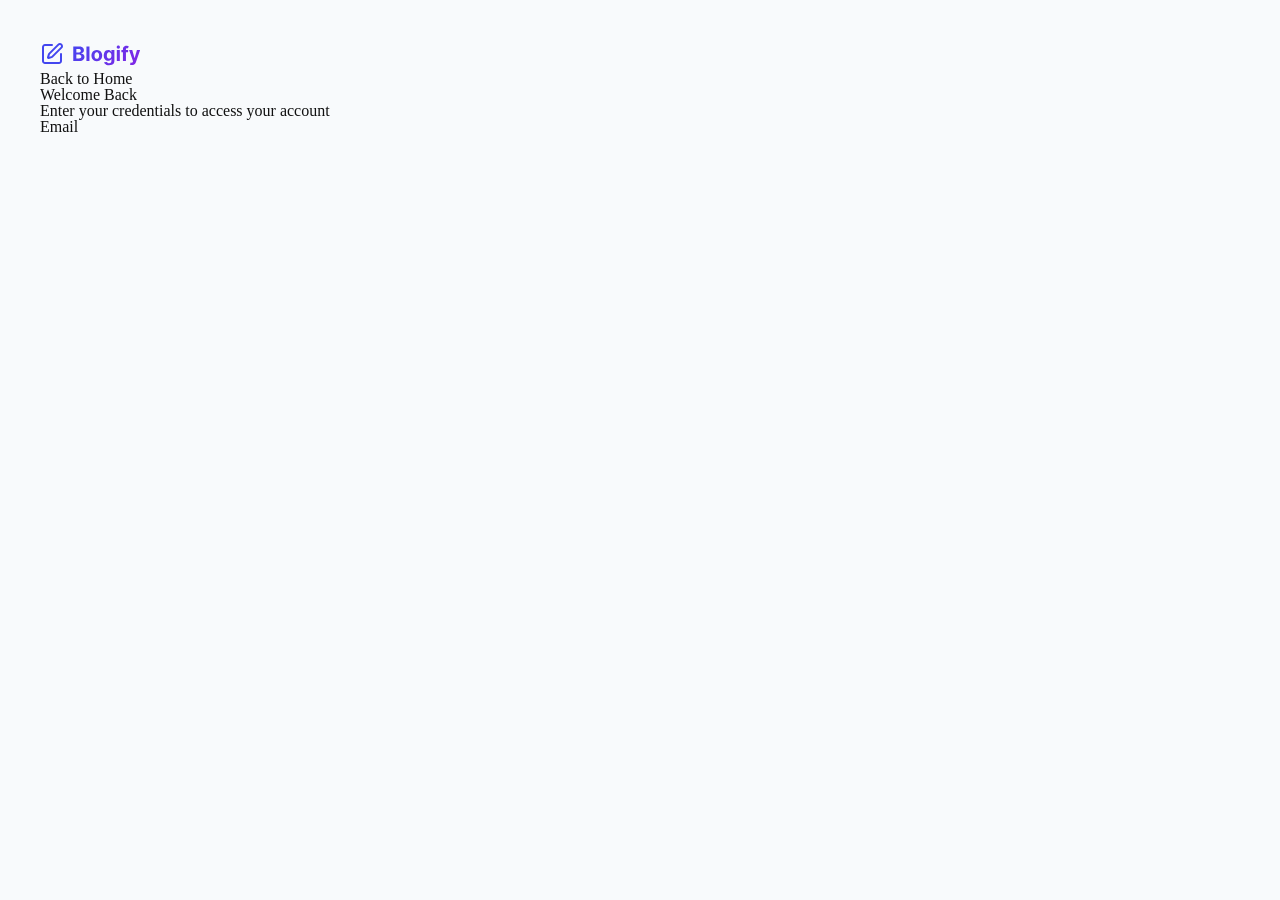
==== login.html @ 91e83c48 "pdf" ====
<!DOCTYPE html>
<html lang="en">

<head>
    <meta charset="UTF-8">
    <meta name="viewport" content="width=device-width, initial-scale=1.0">
    <title>login</title>
    <link rel="stylesheet" href="./css/reset.css">
    <link rel="stylesheet" href="./css/main.css">
</head>

<body>
    <div>
        <a href="./index.html">
            <img src="./img/Link.svg" alt="logo">
        </a>
        <p>Back to Home</p>

    </div>
    <div>
        <h1>Welcome Back</h1>
        <p>Enter your credentials to access your account</p>
        <p>Email</p>
    </div>
</body>

</html>
---- css/main.css ----
* {
    margin: 0;
    padding: 0;
    box-sizing: border-box;
    font-family: sans-serif;
}

.container {
    width: 100%;
    max-width: 1280px;
    margin: 0px auto;
}

/* NAVBAR */

header {
    padding: 20px 0;
}

.nav {
    display: flex;
    justify-content: space-between;
    align-items: center;
    position: fixed;
    background-color: whitesmoke;
    padding: 20px;
    top: 0px;
    right: 0px;
    left: 0px;
}

.menu {
    display: flex;
    gap: 30px;
    list-style: none;
    justify-content: center;
    align-items: center;
}

.menu a {
    text-decoration: none;
    color: black;
}

.login:hover {
    color: #fff;
    background-color: purple;
}

.login {
    background: #5b4bff;
    color: #fff;
    padding: 8px 20px;
    border-radius: 8px;
    text-decoration: none;
}

/* HERO */

.hero {
    background: #f5f5ff;
    padding: 80px 0;
}

.hero-wrapper {
    display: flex;
    align-items: center;
    justify-content: space-between;
    gap: 40px;
}

.hero-text {
    width: 50%;
}

.hero-text h1 {
    font-size: 55px;
    margin-bottom: 20px;
}

.hero-text span {
    color: #5b4bff;
}

.hero-text p {
    margin-bottom: 30px;
    color: #555;
    line-height: 1.6;
}

.hero-buttons {
    display: flex;
    gap: 20px;
}

.btn {
    padding: 12px 25px;
    border-radius: 8px;
    text-decoration: none;
}

.purple {
    background: #5b4bff;
    color: white;


}

.purple:hover {
    transform: scale(1.2);
}

.gray {
    background: #eee;
    color: black;
    transform: scale(1.1);
}

.gray:hover {
    transform: scale(1.2);
    border: 2px solid blue;
}

.hero-img {
    width: 50%;
}

.hero-img img {
    width: 100%;
}





body {
    background: #f8fafc;
    color: #111;
    padding: 40px;
}

/* WHY SECTION */

.why {
    text-align: center;
    max-width: 1200px;
    margin: auto;
}

.subtitle {
    color: #666;
    margin-top: 10px;
}

.features {
    display: flex;
    gap: 20px;
    margin-top: 40px;
    flex-wrap: wrap;
    justify-content: center;
}

.icon {
    background-color: #f1f5f9;
    width: 50px;
    height: 50px;
    display: flex;
    align-items: center;
    justify-content: center;
    border-radius: 10px;
    color: #2563eb;
    font-size: 20px;
    margin-bottom: 16px;
}

.box {
    background: white;
    padding: 30px;
    border-radius: 10px;
    width: 400px;
    height: 238px;
    box-shadow: 0 5px 15px rgba(0, 0, 0, 0.05);
    transition: 0.3s;
}

.choose {
    text-align: center;
    justify-content: center;
    margin-top: 100px;
    margin-bottom: 64px;
}

.box:hover {
    background: linear-gradient(135deg, #6a5cff, #8f6bff);
    color: white;
    transform: translateY(-5px);
}

.box:hover .icon {

    background: rgba(255, 255, 255, 0.2);
    color: white;

}

.box h3 {
    margin-bottom: 10px;
    text-align: left;
}

.box p {
    text-align: left;
}





.posts {
    max-width: 1200px;
    margin: 80px auto;
}

.title {
    display: flex;
    justify-content: space-between;
    align-items: center;
}

.title button {
    padding: 10px 20px;
    border-radius: 10px;
    border: 1px solid #ddd;
    background: white;
    cursor: pointer;
}

.post-container {
    display: flex;
    gap: 25px;
    margin-top: 30px;
    flex-wrap: wrap;
}

.card {
    background: white;
    border-radius: 10px;
    width: 383px;
    overflow: hidden;
    box-shadow: 0 5px 15px rgba(0, 0, 0, 0.05);
    padding-bottom: 20px;
    transition: 0.3s;
    
    /* animatsiya */
}

.card:hover {
    transform: translateY(-10px);
    /* tepaga chiqadi */
    box-shadow: 0 15px 30px rgba(0, 0, 0, 0.1);
}

.card img {
    width: 100%;
    height: 180px;
    object-fit: cover;
}

.tag {
    background: #2563eb;
    color: white;
    font-size: 12px;
    padding: 5px 10px;
    border-radius: 20px;
    margin: 15px;
    display: inline-block;
}

.card h3 {
    margin: 0 15px 10px;
    transition: 0.3s;
}

.card:hover h3 {
    color: #2563eb;
    /* sarlavha rangi o‘zgaradi */
}

.card p {
    margin: 0 15px 15px;
    color: #555;
}

.card a {
    margin-left: 15px;
    color: #2563eb;
    text-decoration: none;
    font-weight: bold;
}

footer {
    width: 100%;
  z-index: 999;
    background-color: #E5E7EB;
    display: flex;
    flex-direction: row;
    justify-content: space-around;
    gap: 50px;
    margin: 320px;
    bottom: 0%;

    a {
        text-decoration: none;
        color: #6B7280;
    }

    .dig {
        display: flex;
        flex-direction: column;
        padding: 9.5px;
    }
}



.img {
    display: flex;
    gap: 12px;

}


.img:hover   {
    color: #111;
}


/* responsive */




/* responsive end */
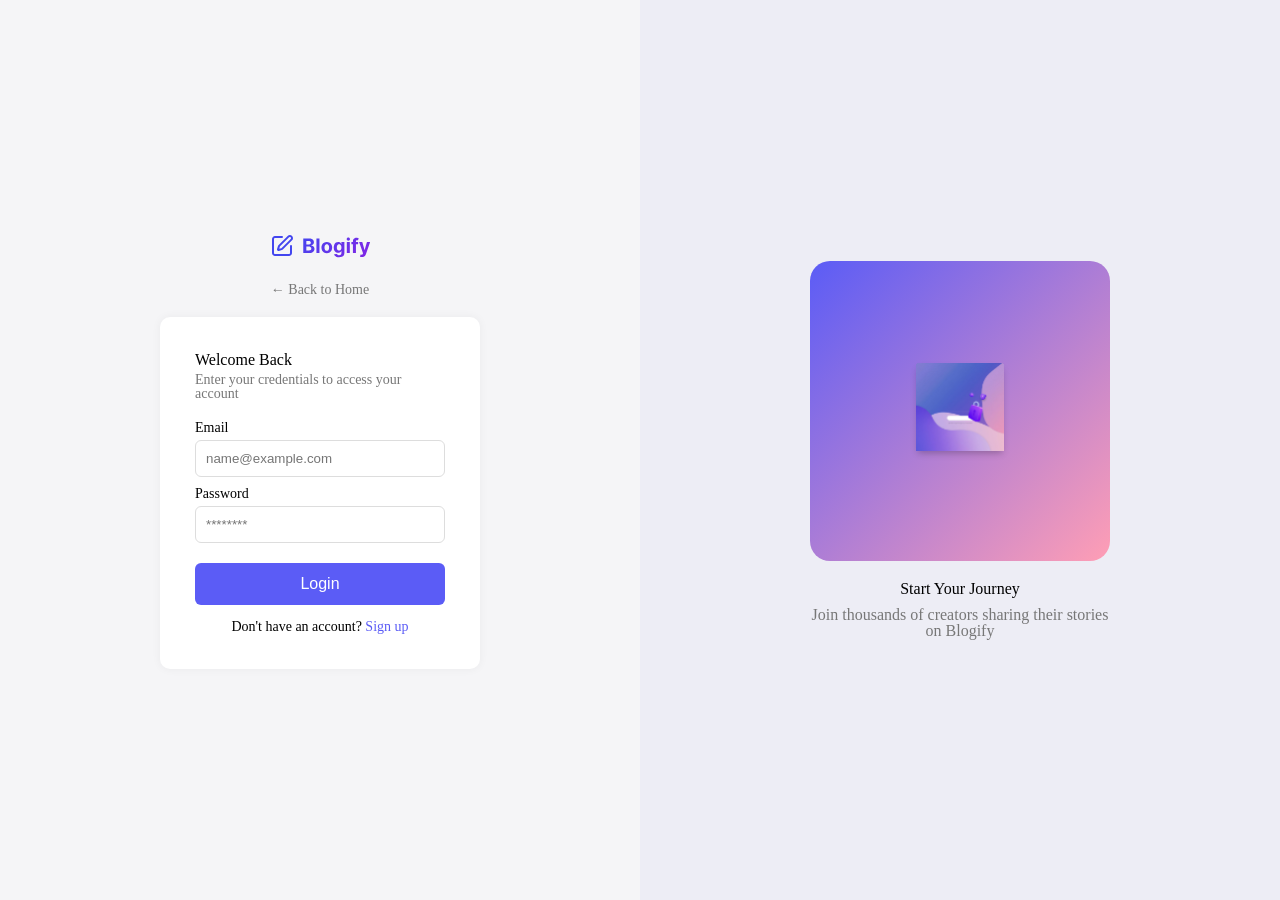
==== commit 9041d411: "pages" ====
--- a/login.html
+++ b/login.html
@@ -6,21 +6,54 @@
     <meta name="viewport" content="width=device-width, initial-scale=1.0">
     <title>login</title>
     <link rel="stylesheet" href="./css/reset.css">
-    <link rel="stylesheet" href="./css/main.css">
+    <link rel="stylesheet" href="./css/login.css">
+    <link rel="shortcut icon" href="./img/shohlogo.png" type="image/x-icon">
+    <link rel="stylesheet" href="https://cdnjs.cloudflare.com/ajax/libs/font-awesome/6.5.1/css/all.min.css">
 </head>
 
 <body>
-    <div>
-        <a href="./index.html">
-            <img src="./img/Link.svg" alt="logo">
-        </a>
-        <p>Back to Home</p>
+    <div class="container">
 
-    </div>
-    <div>
-        <h1>Welcome Back</h1>
-        <p>Enter your credentials to access your account</p>
-        <p>Email</p>
+        <div class="left">
+
+            <div class="logo"><a href="./index.html">
+                    <img src="./img/Link.svg" alt="logo">
+                </a></div>
+            <p class="back">← Back to Home</p>
+
+            <div class="login-box">
+
+                <h2>Welcome Back</h2>
+                <p class="sub">Enter your credentials to access your account</p>
+
+                <label>Email</label>
+                <input type="email" placeholder="name@example.com">
+
+                <label>Password</label>
+                <input type="password" placeholder="********">
+
+                <button>Login</button>
+
+                <p class="signup">
+                    Don't have an account? <span>Sign up</span>
+                </p>
+
+            </div>
+
+        </div>
+
+
+        <div class="right">
+
+            <div class="card">
+                <img src="./img/login.svg">
+            </div>
+
+            <h2>Start Your Journey</h2>
+            <p>Join thousands of creators sharing their stories on Blogify</p>
+
+        </div>
+
     </div>
 </body>
 
--- a/css/login.css
+++ b/css/login.css
@@ -0,0 +1,152 @@
+* {
+    margin: 0;
+    padding: 0;
+    box-sizing: border-box;
+    font-family: Arial;
+}
+
+body {
+    background: #f5f5f7;
+}
+
+.container {
+    display: flex;
+    height: 100vh;
+}
+
+/* LEFT */
+
+.left {
+    width: 50%;
+    display: flex;
+    flex-direction: column;
+    justify-content: center;
+    align-items: center;
+}
+
+.logo {
+    color: #5b5cf6;
+    font-weight: bold;
+    margin-bottom: 20px;
+}
+
+.back {
+    color: #777;
+    font-size: 14px;
+    margin-bottom: 20px;
+}
+
+.login-box {
+    background: white;
+    padding: 35px;
+    border-radius: 10px;
+    width: 320px;
+    box-shadow: 0 0 10px rgba(0, 0, 0, 0.05);
+}
+
+.login-box h2 {
+    margin-bottom: 5px;
+}
+
+.sub {
+    font-size: 14px;
+    color: #777;
+    margin-bottom: 20px;
+}
+
+.login-box label {
+    font-size: 14px;
+    display: block;
+    margin: 10px 0 5px;
+}
+
+.login-box input {
+    width: 100%;
+    padding: 10px;
+    border: 1px solid #ddd;
+    border-radius: 6px;
+}
+
+button {
+    width: 100%;
+    margin-top: 20px;
+    padding: 12px;
+    border: none;
+    border-radius: 6px;
+    background: #5b5cf6;
+    color: white;
+    font-size: 16px;
+    cursor: pointer;
+}
+
+.signup {
+    margin-top: 15px;
+    font-size: 14px;
+    text-align: center;
+}
+
+.signup span {
+    color: #5b5cf6;
+    cursor: pointer;
+}
+
+/* RIGHT */
+
+.right {
+    width: 50%;
+    background: #ededf5;
+    display: flex;
+    flex-direction: column;
+    justify-content: center;
+    align-items: center;
+    text-align: center;
+}
+
+.card {
+    width: 300px;
+    height: 300px;
+    background: linear-gradient(135deg, #5b5cf6, #ff9eb5);
+    border-radius: 20px;
+    display: flex;
+    align-items: center;
+    justify-content: center;
+    margin-bottom: 20px;
+}
+
+.card img {
+    width: 100px;
+}
+
+.right h2 {
+    margin-bottom: 10px;
+}
+
+.right p {
+    color: #777;
+    width: 300px;
+}
+
+/* RESPONSIVE */
+
+@media(max-width:900px) {
+
+    .container {
+        flex-direction: column;
+    }
+
+    .left {
+        width: 100%;
+        height: 60%;
+    }
+
+    .right {
+        width: 100%;
+        height: 40%;
+    }
+
+    .card {
+        width: 200px;
+        height: 200px;
+    }
+
+}
